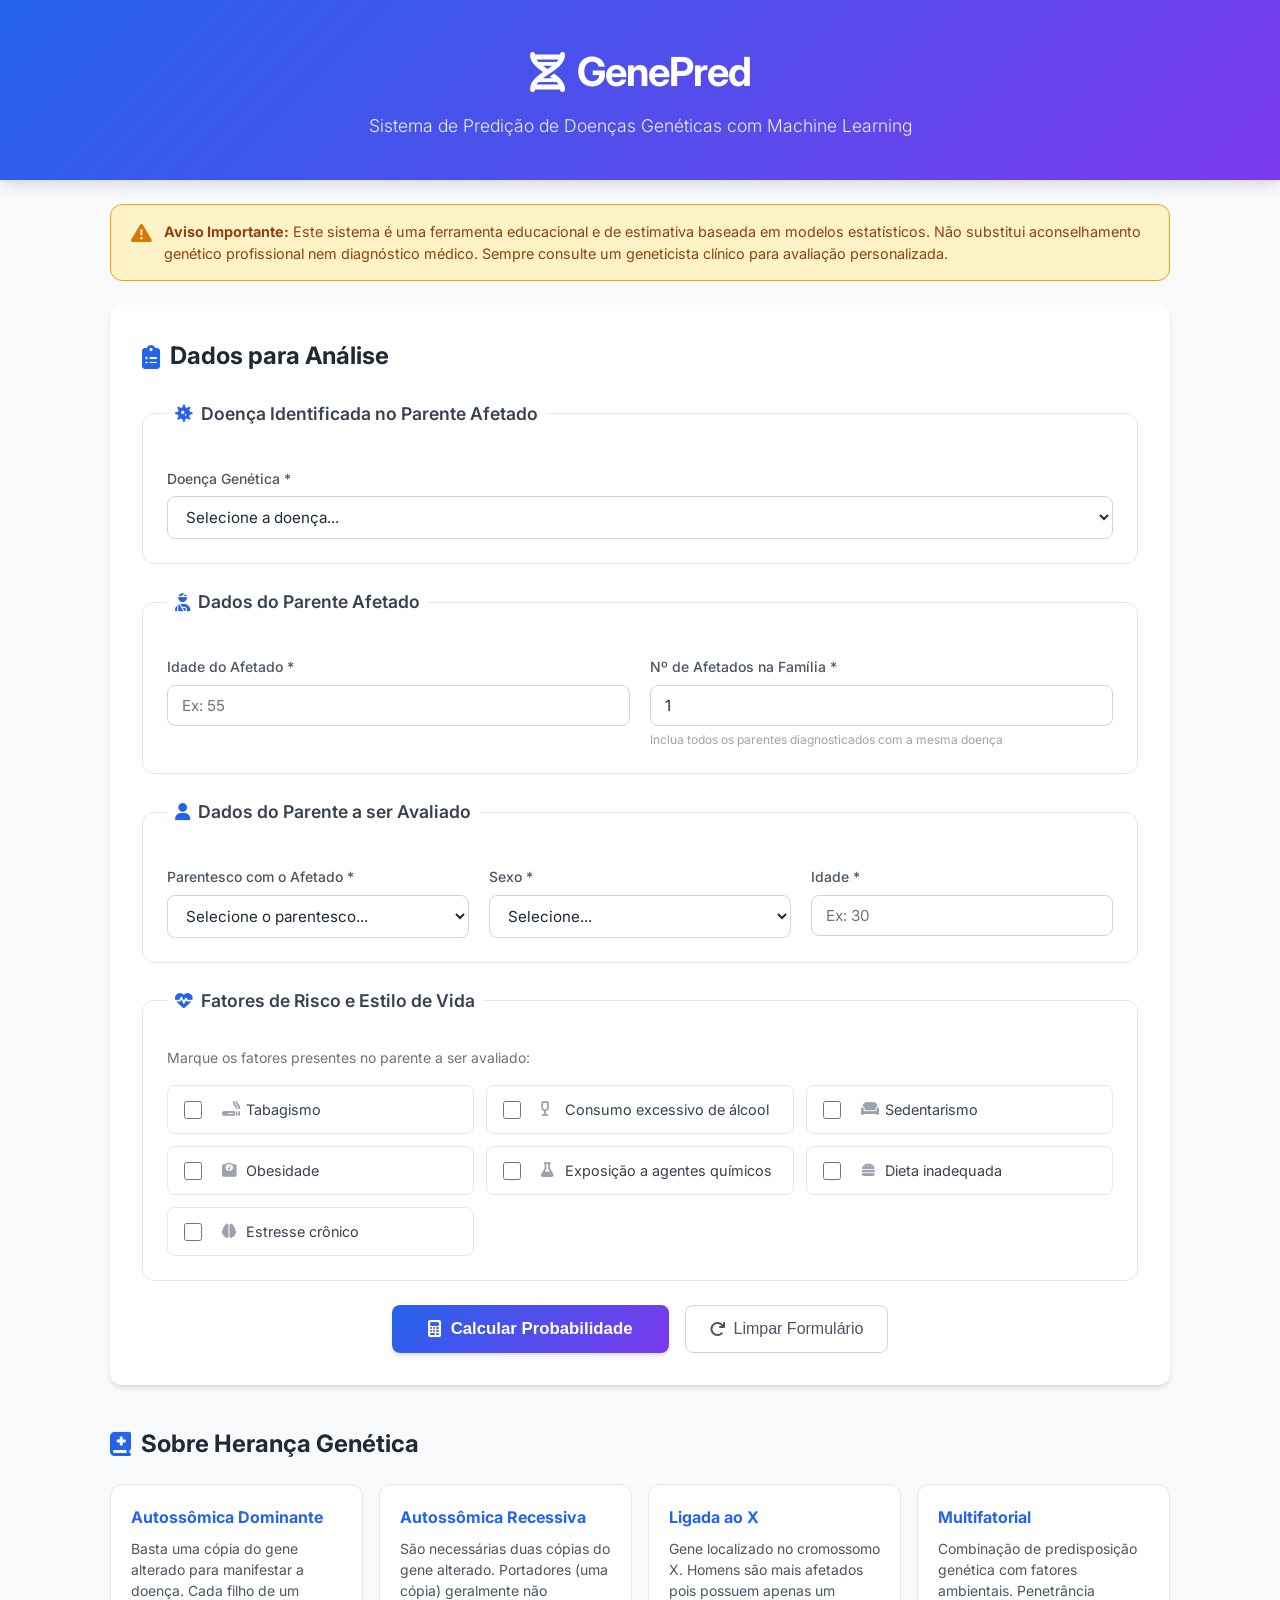
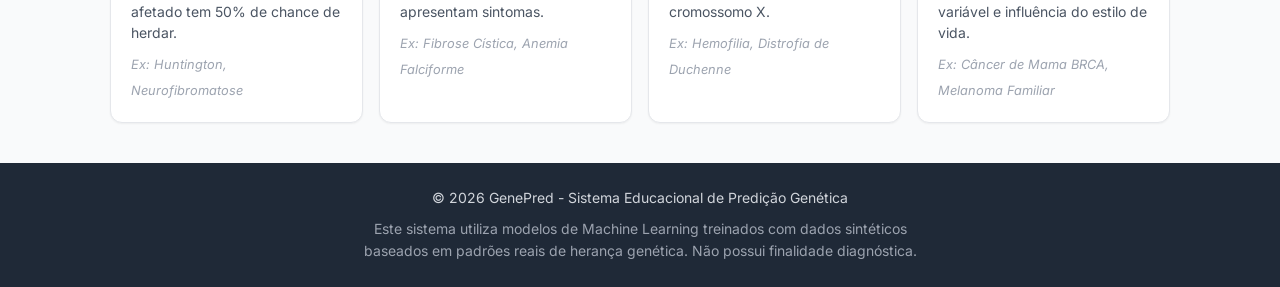
==== frontend/index.html @ 50a64e32 "GenePred - Sistema de Predicao de Doencas Geneticas com ML" ====
<!DOCTYPE html>
<html lang="pt-BR">
<head>
    <meta charset="UTF-8">
    <meta name="viewport" content="width=device-width, initial-scale=1.0">
    <title>GenePred - Sistema de Predição de Doenças Genéticas</title>
    <link rel="stylesheet" href="static/styles.css">
    <link href="https://fonts.googleapis.com/css2?family=Inter:wght@300;400;500;600;700&display=swap" rel="stylesheet">
    <link rel="stylesheet" href="https://cdnjs.cloudflare.com/ajax/libs/font-awesome/6.4.0/css/all.min.css">
</head>
<body>
    <header class="header">
        <div class="container">
            <div class="logo">
                <i class="fas fa-dna"></i>
                <h1>GenePred</h1>
            </div>
            <p class="subtitle">Sistema de Predição de Doenças Genéticas com Machine Learning</p>
        </div>
    </header>

    <main class="container">
        <!-- Aviso importante -->
        <div class="disclaimer">
            <i class="fas fa-exclamation-triangle"></i>
            <p>
                <strong>Aviso Importante:</strong> Este sistema é uma ferramenta educacional e de estimativa baseada em modelos estatísticos.
                Não substitui aconselhamento genético profissional nem diagnóstico médico.
                Sempre consulte um geneticista clínico para avaliação personalizada.
            </p>
        </div>

        <!-- Formulário principal -->
        <div class="form-section">
            <h2><i class="fas fa-clipboard-list"></i> Dados para Análise</h2>

            <form id="prediction-form">
                <!-- Seção: Doença -->
                <fieldset class="form-group">
                    <legend><i class="fas fa-virus"></i> Doença Identificada no Parente Afetado</legend>

                    <div class="form-row">
                        <div class="form-field full-width">
                            <label for="doenca_id">Doença Genética *</label>
                            <select id="doenca_id" name="doenca_id" required>
                                <option value="">Selecione a doença...</option>
                            </select>
                            <div class="disease-info" id="disease-info-box" style="display:none;">
                                <span class="badge" id="disease-category"></span>
                                <span class="badge" id="disease-inheritance"></span>
                                <span class="badge" id="disease-penetrance"></span>
                            </div>
                        </div>
                    </div>
                </fieldset>

                <!-- Seção: Parente Afetado -->
                <fieldset class="form-group">
                    <legend><i class="fas fa-user-injured"></i> Dados do Parente Afetado</legend>

                    <div class="form-row">
                        <div class="form-field">
                            <label for="idade_afetado">Idade do Afetado *</label>
                            <input type="number" id="idade_afetado" name="idade_afetado"
                                   min="0" max="120" required placeholder="Ex: 55">
                        </div>
                        <div class="form-field">
                            <label for="num_afetados_familia">Nº de Afetados na Família *</label>
                            <input type="number" id="num_afetados_familia" name="num_afetados_familia"
                                   min="1" max="20" value="1" required>
                            <small>Inclua todos os parentes diagnosticados com a mesma doença</small>
                        </div>
                    </div>
                </fieldset>

                <!-- Seção: Parente a ser Avaliado -->
                <fieldset class="form-group">
                    <legend><i class="fas fa-user"></i> Dados do Parente a ser Avaliado</legend>

                    <div class="form-row">
                        <div class="form-field">
                            <label for="parentesco">Parentesco com o Afetado *</label>
                            <select id="parentesco" name="parentesco" required>
                                <option value="">Selecione o parentesco...</option>
                            </select>
                            <div class="relationship-info" id="relationship-info-box" style="display:none;">
                                <span class="badge" id="rel-degree"></span>
                                <span class="badge" id="rel-sharing"></span>
                            </div>
                        </div>
                        <div class="form-field">
                            <label for="sexo_parente">Sexo *</label>
                            <select id="sexo_parente" name="sexo_parente" required>
                                <option value="">Selecione...</option>
                                <option value="1">Masculino</option>
                                <option value="0">Feminino</option>
                            </select>
                        </div>
                        <div class="form-field">
                            <label for="idade_parente">Idade *</label>
                            <input type="number" id="idade_parente" name="idade_parente"
                                   min="0" max="120" required placeholder="Ex: 30">
                        </div>
                    </div>
                </fieldset>

                <!-- Seção: Fatores de Risco -->
                <fieldset class="form-group">
                    <legend><i class="fas fa-heartbeat"></i> Fatores de Risco e Estilo de Vida</legend>
                    <p class="field-description">Marque os fatores presentes no parente a ser avaliado:</p>

                    <div class="checkbox-grid">
                        <label class="checkbox-item">
                            <input type="checkbox" id="tabagismo" name="tabagismo">
                            <span class="checkmark"></span>
                            <span class="checkbox-label">
                                <i class="fas fa-smoking"></i> Tabagismo
                            </span>
                        </label>
                        <label class="checkbox-item">
                            <input type="checkbox" id="alcoolismo" name="alcoolismo">
                            <span class="checkmark"></span>
                            <span class="checkbox-label">
                                <i class="fas fa-wine-glass-alt"></i> Consumo excessivo de álcool
                            </span>
                        </label>
                        <label class="checkbox-item">
                            <input type="checkbox" id="sedentarismo" name="sedentarismo">
                            <span class="checkmark"></span>
                            <span class="checkbox-label">
                                <i class="fas fa-couch"></i> Sedentarismo
                            </span>
                        </label>
                        <label class="checkbox-item">
                            <input type="checkbox" id="obesidade" name="obesidade">
                            <span class="checkmark"></span>
                            <span class="checkbox-label">
                                <i class="fas fa-weight"></i> Obesidade
                            </span>
                        </label>
                        <label class="checkbox-item">
                            <input type="checkbox" id="exposicao_quimicos" name="exposicao_quimicos">
                            <span class="checkmark"></span>
                            <span class="checkbox-label">
                                <i class="fas fa-flask"></i> Exposição a agentes químicos
                            </span>
                        </label>
                        <label class="checkbox-item">
                            <input type="checkbox" id="dieta_inadequada" name="dieta_inadequada">
                            <span class="checkmark"></span>
                            <span class="checkbox-label">
                                <i class="fas fa-hamburger"></i> Dieta inadequada
                            </span>
                        </label>
                        <label class="checkbox-item">
                            <input type="checkbox" id="estresse_cronico" name="estresse_cronico">
                            <span class="checkmark"></span>
                            <span class="checkbox-label">
                                <i class="fas fa-brain"></i> Estresse crônico
                            </span>
                        </label>
                    </div>
                </fieldset>

                <!-- Botão Submit -->
                <div class="form-actions">
                    <button type="submit" class="btn-predict" id="btn-submit">
                        <i class="fas fa-calculator"></i>
                        Calcular Probabilidade
                    </button>
                    <button type="reset" class="btn-reset" id="btn-reset">
                        <i class="fas fa-redo"></i>
                        Limpar Formulário
                    </button>
                </div>
            </form>
        </div>

        <!-- Loading -->
        <div class="loading" id="loading" style="display:none;">
            <div class="spinner"></div>
            <p>Analisando dados genéticos...</p>
        </div>

        <!-- Resultados -->
        <div class="results-section" id="results-section" style="display:none;">
            <h2><i class="fas fa-chart-pie"></i> Resultado da Análise</h2>

            <!-- Card principal de resultado -->
            <div class="result-main" id="result-main">
                <div class="probability-display">
                    <div class="probability-circle" id="probability-circle">
                        <svg viewBox="0 0 120 120">
                            <circle class="bg" cx="60" cy="60" r="54"></circle>
                            <circle class="progress" cx="60" cy="60" r="54" id="progress-circle"></circle>
                        </svg>
                        <div class="probability-value">
                            <span id="probability-number">0</span>%
                        </div>
                    </div>
                    <div class="probability-label">Probabilidade Estimada</div>
                </div>

                <div class="result-details">
                    <div class="risk-badge" id="risk-badge">
                        <span class="risk-level" id="risk-level">-</span>
                    </div>
                    <div class="result-info-grid">
                        <div class="info-item">
                            <span class="info-label">Doença</span>
                            <span class="info-value" id="result-disease">-</span>
                        </div>
                        <div class="info-item">
                            <span class="info-label">Parentesco</span>
                            <span class="info-value" id="result-relationship">-</span>
                        </div>
                        <div class="info-item">
                            <span class="info-label">Tipo de Herança</span>
                            <span class="info-value" id="result-inheritance">-</span>
                        </div>
                        <div class="info-item">
                            <span class="info-label">Confiança do Modelo</span>
                            <span class="info-value" id="result-confidence">-</span>
                        </div>
                    </div>
                </div>
            </div>

            <!-- Detalhes técnicos -->
            <div class="technical-details">
                <h3><i class="fas fa-cogs"></i> Detalhes Técnicos</h3>
                <div class="tech-grid">
                    <div class="tech-item">
                        <span class="tech-label">Predição Classificador</span>
                        <span class="tech-value" id="tech-classifier">-</span>
                    </div>
                    <div class="tech-item">
                        <span class="tech-label">Predição Regressor</span>
                        <span class="tech-value" id="tech-regressor">-</span>
                    </div>
                    <div class="tech-item">
                        <span class="tech-label">Compartilhamento Genético</span>
                        <span class="tech-value" id="tech-sharing">-</span>
                    </div>
                    <div class="tech-item">
                        <span class="tech-label">Penetrância</span>
                        <span class="tech-value" id="tech-penetrance">-</span>
                    </div>
                </div>
            </div>

            <!-- Recomendações -->
            <div class="recommendations">
                <h3><i class="fas fa-lightbulb"></i> Recomendações</h3>
                <ul id="recommendations-list">
                </ul>
            </div>
        </div>

        <!-- Informações educativas -->
        <div class="info-section">
            <h2><i class="fas fa-book-medical"></i> Sobre Herança Genética</h2>
            <div class="info-cards" id="inheritance-cards">
                <div class="info-card">
                    <h3>Autossômica Dominante</h3>
                    <p>Basta uma cópia do gene alterado para manifestar a doença. Cada filho de um afetado tem 50% de chance de herdar.</p>
                    <span class="examples">Ex: Huntington, Neurofibromatose</span>
                </div>
                <div class="info-card">
                    <h3>Autossômica Recessiva</h3>
                    <p>São necessárias duas cópias do gene alterado. Portadores (uma cópia) geralmente não apresentam sintomas.</p>
                    <span class="examples">Ex: Fibrose Cística, Anemia Falciforme</span>
                </div>
                <div class="info-card">
                    <h3>Ligada ao X</h3>
                    <p>Gene localizado no cromossomo X. Homens são mais afetados pois possuem apenas um cromossomo X.</p>
                    <span class="examples">Ex: Hemofilia, Distrofia de Duchenne</span>
                </div>
                <div class="info-card">
                    <h3>Multifatorial</h3>
                    <p>Combinação de predisposição genética com fatores ambientais. Penetrância variável e influência do estilo de vida.</p>
                    <span class="examples">Ex: Câncer de Mama BRCA, Melanoma Familiar</span>
                </div>
            </div>
        </div>
    </main>

    <footer class="footer">
        <div class="container">
            <p>&copy; 2026 GenePred - Sistema Educacional de Predição Genética</p>
            <p class="footer-disclaimer">
                Este sistema utiliza modelos de Machine Learning treinados com dados sintéticos baseados em padrões reais de herança genética.
                Não possui finalidade diagnóstica.
            </p>
        </div>
    </footer>

    <script src="static/app.js"></script>
</body>
</html>
---- frontend/static/styles.css ----
/* ============================================
   GenePred - Sistema de Predição Genética
   Estilos principais
   ============================================ */

:root {
    --primary: #2563eb;
    --primary-dark: #1d4ed8;
    --primary-light: #dbeafe;
    --secondary: #7c3aed;
    --success: #16a34a;
    --warning: #d97706;
    --danger: #dc2626;
    --gray-50: #f9fafb;
    --gray-100: #f3f4f6;
    --gray-200: #e5e7eb;
    --gray-300: #d1d5db;
    --gray-400: #9ca3af;
    --gray-500: #6b7280;
    --gray-600: #4b5563;
    --gray-700: #374151;
    --gray-800: #1f2937;
    --gray-900: #111827;
    --border-radius: 12px;
    --shadow-sm: 0 1px 2px rgba(0, 0, 0, 0.05);
    --shadow: 0 4px 6px -1px rgba(0, 0, 0, 0.1), 0 2px 4px -1px rgba(0, 0, 0, 0.06);
    --shadow-lg: 0 10px 15px -3px rgba(0, 0, 0, 0.1), 0 4px 6px -2px rgba(0, 0, 0, 0.05);
    --shadow-xl: 0 20px 25px -5px rgba(0, 0, 0, 0.1), 0 10px 10px -5px rgba(0, 0, 0, 0.04);
}

* {
    margin: 0;
    padding: 0;
    box-sizing: border-box;
}

body {
    font-family: 'Inter', -apple-system, BlinkMacSystemFont, sans-serif;
    background-color: var(--gray-50);
    color: var(--gray-800);
    line-height: 1.6;
    min-height: 100vh;
}

.container {
    max-width: 1100px;
    margin: 0 auto;
    padding: 0 20px;
}

/* ============================================
   Header
   ============================================ */

.header {
    background: linear-gradient(135deg, var(--primary) 0%, var(--secondary) 100%);
    color: white;
    padding: 40px 0;
    text-align: center;
    box-shadow: var(--shadow-lg);
}

.logo {
    display: flex;
    align-items: center;
    justify-content: center;
    gap: 12px;
    margin-bottom: 8px;
}

.logo i {
    font-size: 2.5rem;
    animation: spin 10s linear infinite;
}

@keyframes spin {
    from { transform: rotate(0deg); }
    to { transform: rotate(360deg); }
}

.logo h1 {
    font-size: 2.5rem;
    font-weight: 700;
    letter-spacing: -1px;
}

.subtitle {
    font-size: 1.1rem;
    opacity: 0.9;
    font-weight: 300;
}

/* ============================================
   Disclaimer
   ============================================ */

.disclaimer {
    background: #fef3c7;
    border: 1px solid #f59e0b;
    border-radius: var(--border-radius);
    padding: 16px 20px;
    margin: 24px 0;
    display: flex;
    align-items: flex-start;
    gap: 12px;
}

.disclaimer i {
    color: #d97706;
    font-size: 1.3rem;
    margin-top: 2px;
    flex-shrink: 0;
}

.disclaimer p {
    font-size: 0.9rem;
    color: #92400e;
    line-height: 1.5;
}

/* ============================================
   Form Section
   ============================================ */

.form-section {
    background: white;
    border-radius: var(--border-radius);
    padding: 32px;
    margin: 24px 0;
    box-shadow: var(--shadow);
}

.form-section h2 {
    font-size: 1.5rem;
    color: var(--gray-800);
    margin-bottom: 24px;
    display: flex;
    align-items: center;
    gap: 10px;
}

.form-section h2 i {
    color: var(--primary);
}

.form-group {
    border: 1px solid var(--gray-200);
    border-radius: var(--border-radius);
    padding: 24px;
    margin-bottom: 24px;
}

.form-group legend {
    font-size: 1.1rem;
    font-weight: 600;
    color: var(--gray-700);
    padding: 0 8px;
    display: flex;
    align-items: center;
    gap: 8px;
}

.form-group legend i {
    color: var(--primary);
}

.form-row {
    display: grid;
    grid-template-columns: repeat(auto-fit, minmax(200px, 1fr));
    gap: 20px;
    margin-top: 16px;
}

.form-field {
    display: flex;
    flex-direction: column;
}

.form-field.full-width {
    grid-column: 1 / -1;
}

.form-field label {
    font-size: 0.875rem;
    font-weight: 500;
    color: var(--gray-600);
    margin-bottom: 6px;
}

.form-field select,
.form-field input {
    padding: 10px 14px;
    border: 1px solid var(--gray-300);
    border-radius: 8px;
    font-size: 0.95rem;
    font-family: inherit;
    color: var(--gray-800);
    background: white;
    transition: border-color 0.2s, box-shadow 0.2s;
}

.form-field select:focus,
.form-field input:focus {
    outline: none;
    border-color: var(--primary);
    box-shadow: 0 0 0 3px var(--primary-light);
}

.form-field small {
    font-size: 0.75rem;
    color: var(--gray-400);
    margin-top: 4px;
}

.field-description {
    font-size: 0.875rem;
    color: var(--gray-500);
    margin-top: 8px;
    margin-bottom: 16px;
}

/* Disease/Relationship Info badges */
.disease-info,
.relationship-info {
    margin-top: 8px;
    display: flex;
    gap: 8px;
    flex-wrap: wrap;
}

.badge {
    display: inline-block;
    padding: 4px 10px;
    border-radius: 20px;
    font-size: 0.75rem;
    font-weight: 500;
    background: var(--primary-light);
    color: var(--primary-dark);
}

/* ============================================
   Checkbox Grid
   ============================================ */

.checkbox-grid {
    display: grid;
    grid-template-columns: repeat(auto-fill, minmax(250px, 1fr));
    gap: 12px;
}

.checkbox-item {
    display: flex;
    align-items: center;
    gap: 10px;
    padding: 12px 16px;
    border: 1px solid var(--gray-200);
    border-radius: 8px;
    cursor: pointer;
    transition: all 0.2s;
    position: relative;
}

.checkbox-item:hover {
    border-color: var(--primary);
    background: var(--primary-light);
}

.checkbox-item input[type="checkbox"] {
    width: 18px;
    height: 18px;
    accent-color: var(--primary);
    cursor: pointer;
}

.checkbox-label {
    font-size: 0.9rem;
    color: var(--gray-700);
    display: flex;
    align-items: center;
    gap: 8px;
}

.checkbox-label i {
    color: var(--gray-400);
    width: 16px;
}

.checkbox-item:has(input:checked) {
    border-color: var(--primary);
    background: var(--primary-light);
}

.checkbox-item:has(input:checked) .checkbox-label i {
    color: var(--primary);
}

/* ============================================
   Buttons
   ============================================ */

.form-actions {
    display: flex;
    gap: 16px;
    margin-top: 24px;
    justify-content: center;
}

.btn-predict {
    background: linear-gradient(135deg, var(--primary) 0%, var(--secondary) 100%);
    color: white;
    border: none;
    padding: 14px 36px;
    border-radius: 8px;
    font-size: 1.05rem;
    font-weight: 600;
    cursor: pointer;
    display: flex;
    align-items: center;
    gap: 10px;
    transition: transform 0.2s, box-shadow 0.2s;
    box-shadow: var(--shadow);
}

.btn-predict:hover {
    transform: translateY(-2px);
    box-shadow: var(--shadow-lg);
}

.btn-predict:active {
    transform: translateY(0);
}

.btn-reset {
    background: white;
    color: var(--gray-600);
    border: 1px solid var(--gray-300);
    padding: 14px 24px;
    border-radius: 8px;
    font-size: 1rem;
    cursor: pointer;
    display: flex;
    align-items: center;
    gap: 8px;
    transition: all 0.2s;
}

.btn-reset:hover {
    background: var(--gray-100);
    border-color: var(--gray-400);
}

/* ============================================
   Loading
   ============================================ */

.loading {
    text-align: center;
    padding: 60px 0;
}

.spinner {
    width: 50px;
    height: 50px;
    border: 4px solid var(--gray-200);
    border-top-color: var(--primary);
    border-radius: 50%;
    animation: rotate 0.8s linear infinite;
    margin: 0 auto 16px;
}

@keyframes rotate {
    to { transform: rotate(360deg); }
}

.loading p {
    font-size: 1rem;
    color: var(--gray-500);
}

/* ============================================
   Results Section
   ============================================ */

.results-section {
    background: white;
    border-radius: var(--border-radius);
    padding: 32px;
    margin: 24px 0;
    box-shadow: var(--shadow);
    animation: fadeInUp 0.5s ease;
}

@keyframes fadeInUp {
    from {
        opacity: 0;
        transform: translateY(20px);
    }
    to {
        opacity: 1;
        transform: translateY(0);
    }
}

.results-section h2 {
    font-size: 1.5rem;
    color: var(--gray-800);
    margin-bottom: 24px;
    display: flex;
    align-items: center;
    gap: 10px;
}

.results-section h2 i {
    color: var(--primary);
}

.result-main {
    display: grid;
    grid-template-columns: auto 1fr;
    gap: 40px;
    align-items: center;
    padding: 24px;
    background: var(--gray-50);
    border-radius: var(--border-radius);
    margin-bottom: 24px;
}

/* Probability Circle */
.probability-display {
    text-align: center;
}

.probability-circle {
    position: relative;
    width: 160px;
    height: 160px;
    margin: 0 auto;
}

.probability-circle svg {
    width: 100%;
    height: 100%;
    transform: rotate(-90deg);
}

.probability-circle .bg {
    fill: none;
    stroke: var(--gray-200);
    stroke-width: 8;
}

.probability-circle .progress {
    fill: none;
    stroke: var(--primary);
    stroke-width: 8;
    stroke-linecap: round;
    stroke-dasharray: 339.292;
    stroke-dashoffset: 339.292;
    transition: stroke-dashoffset 1.5s ease, stroke 0.5s;
}

.probability-value {
    position: absolute;
    top: 50%;
    left: 50%;
    transform: translate(-50%, -50%);
    font-size: 2.2rem;
    font-weight: 700;
    color: var(--gray-800);
}

.probability-value span {
    font-size: 2.5rem;
}

.probability-label {
    margin-top: 8px;
    font-size: 0.9rem;
    color: var(--gray-500);
    font-weight: 500;
}

/* Result Details */
.result-details {
    display: flex;
    flex-direction: column;
    gap: 16px;
}

.risk-badge {
    display: inline-flex;
    align-items: center;
    padding: 8px 20px;
    border-radius: 24px;
    font-weight: 600;
    font-size: 1.1rem;
    width: fit-content;
}

.result-info-grid {
    display: grid;
    grid-template-columns: 1fr 1fr;
    gap: 12px;
}

.info-item {
    display: flex;
    flex-direction: column;
    gap: 2px;
}

.info-label {
    font-size: 0.75rem;
    text-transform: uppercase;
    letter-spacing: 0.5px;
    color: var(--gray-400);
    font-weight: 500;
}

.info-value {
    font-size: 0.95rem;
    color: var(--gray-700);
    font-weight: 500;
}

/* ============================================
   Technical Details
   ============================================ */

.technical-details {
    margin-bottom: 24px;
    padding: 20px;
    background: var(--gray-50);
    border-radius: var(--border-radius);
    border: 1px solid var(--gray-200);
}

.technical-details h3 {
    font-size: 1rem;
    color: var(--gray-600);
    margin-bottom: 16px;
    display: flex;
    align-items: center;
    gap: 8px;
}

.tech-grid {
    display: grid;
    grid-template-columns: repeat(auto-fit, minmax(180px, 1fr));
    gap: 16px;
}

.tech-item {
    display: flex;
    flex-direction: column;
    gap: 4px;
}

.tech-label {
    font-size: 0.75rem;
    color: var(--gray-400);
    text-transform: uppercase;
    letter-spacing: 0.3px;
}

.tech-value {
    font-size: 1rem;
    font-weight: 600;
    color: var(--gray-700);
}

/* ============================================
   Recommendations
   ============================================ */

.recommendations {
    padding: 20px;
    background: #f0fdf4;
    border-radius: var(--border-radius);
    border: 1px solid #bbf7d0;
}

.recommendations h3 {
    font-size: 1rem;
    color: var(--success);
    margin-bottom: 12px;
    display: flex;
    align-items: center;
    gap: 8px;
}

.recommendations ul {
    list-style: none;
    padding: 0;
}

.recommendations li {
    padding: 8px 0;
    padding-left: 24px;
    position: relative;
    font-size: 0.9rem;
    color: var(--gray-700);
    line-height: 1.5;
}

.recommendations li::before {
    content: '✓';
    position: absolute;
    left: 0;
    color: var(--success);
    font-weight: bold;
}

.recommendations li:last-child {
    margin-top: 8px;
    padding-top: 12px;
    border-top: 1px solid #bbf7d0;
    font-style: italic;
    font-size: 0.85rem;
    color: var(--gray-500);
}

/* ============================================
   Info Section
   ============================================ */

.info-section {
    margin: 40px 0;
}

.info-section h2 {
    font-size: 1.5rem;
    color: var(--gray-800);
    margin-bottom: 20px;
    display: flex;
    align-items: center;
    gap: 10px;
}

.info-section h2 i {
    color: var(--primary);
}

.info-cards {
    display: grid;
    grid-template-columns: repeat(auto-fit, minmax(240px, 1fr));
    gap: 16px;
}

.info-card {
    background: white;
    border-radius: var(--border-radius);
    padding: 20px;
    box-shadow: var(--shadow-sm);
    border: 1px solid var(--gray-200);
    transition: transform 0.2s, box-shadow 0.2s;
}

.info-card:hover {
    transform: translateY(-4px);
    box-shadow: var(--shadow);
}

.info-card h3 {
    font-size: 1rem;
    color: var(--primary);
    margin-bottom: 8px;
}

.info-card p {
    font-size: 0.875rem;
    color: var(--gray-600);
    line-height: 1.5;
    margin-bottom: 8px;
}

.info-card .examples {
    font-size: 0.8rem;
    color: var(--gray-400);
    font-style: italic;
}

/* ============================================
   Footer
   ============================================ */

.footer {
    background: var(--gray-800);
    color: var(--gray-300);
    padding: 24px 0;
    text-align: center;
    margin-top: 40px;
}

.footer p {
    font-size: 0.875rem;
}

.footer-disclaimer {
    margin-top: 8px;
    font-size: 0.75rem;
    color: var(--gray-400);
    max-width: 600px;
    margin-left: auto;
    margin-right: auto;
}

/* ============================================
   Responsive Design
   ============================================ */

@media (max-width: 768px) {
    .header {
        padding: 24px 0;
    }

    .logo h1 {
        font-size: 1.8rem;
    }

    .logo i {
        font-size: 1.8rem;
    }

    .form-section {
        padding: 20px;
    }

    .form-group {
        padding: 16px;
    }

    .form-row {
        grid-template-columns: 1fr;
    }

    .checkbox-grid {
        grid-template-columns: 1fr;
    }

    .result-main {
        grid-template-columns: 1fr;
        text-align: center;
    }

    .result-info-grid {
        grid-template-columns: 1fr;
    }

    .form-actions {
        flex-direction: column;
    }

    .btn-predict,
    .btn-reset {
        width: 100%;
        justify-content: center;
    }

    .risk-badge {
        margin: 0 auto;
    }
}

@media (max-width: 480px) {
    .container {
        padding: 0 12px;
    }

    .form-section {
        padding: 16px;
    }

    .probability-circle {
        width: 130px;
        height: 130px;
    }

    .info-cards {
        grid-template-columns: 1fr;
    }
}
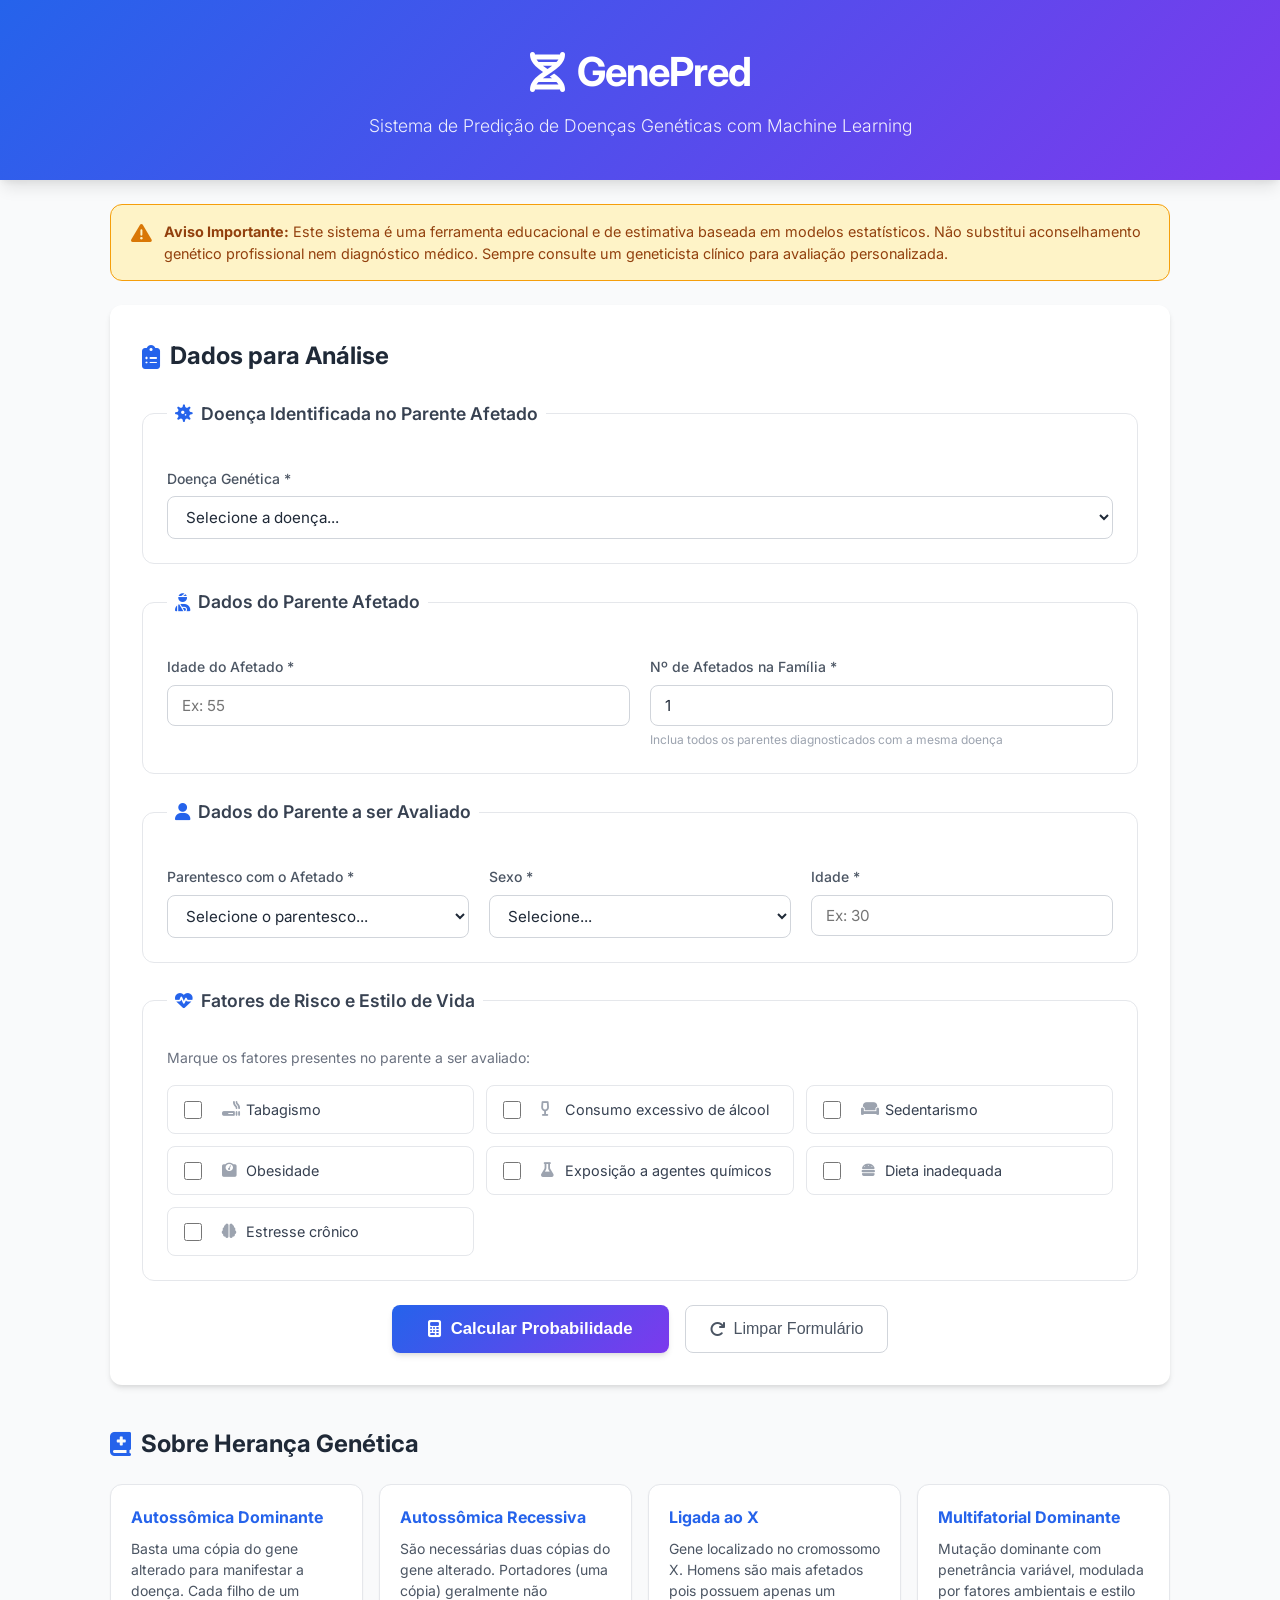
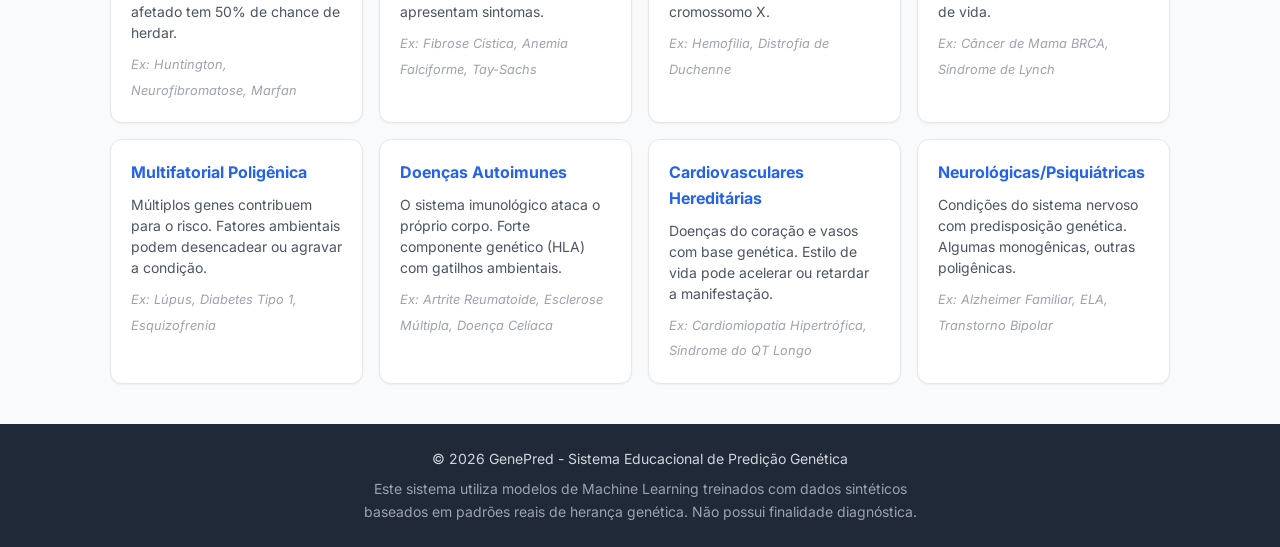
==== commit 3b645dc9: "feat: expandir catalogo para 76 doencas - autoimunes, cardiovasculares, neurologicas, metabolicas, p" ====
--- a/frontend/index.html
+++ b/frontend/index.html
@@ -264,12 +264,12 @@
                 <div class="info-card">
                     <h3>Autossômica Dominante</h3>
                     <p>Basta uma cópia do gene alterado para manifestar a doença. Cada filho de um afetado tem 50% de chance de herdar.</p>
-                    <span class="examples">Ex: Huntington, Neurofibromatose</span>
+                    <span class="examples">Ex: Huntington, Neurofibromatose, Marfan</span>
                 </div>
                 <div class="info-card">
                     <h3>Autossômica Recessiva</h3>
                     <p>São necessárias duas cópias do gene alterado. Portadores (uma cópia) geralmente não apresentam sintomas.</p>
-                    <span class="examples">Ex: Fibrose Cística, Anemia Falciforme</span>
+                    <span class="examples">Ex: Fibrose Cística, Anemia Falciforme, Tay-Sachs</span>
                 </div>
                 <div class="info-card">
                     <h3>Ligada ao X</h3>
@@ -277,9 +277,29 @@
                     <span class="examples">Ex: Hemofilia, Distrofia de Duchenne</span>
                 </div>
                 <div class="info-card">
-                    <h3>Multifatorial</h3>
-                    <p>Combinação de predisposição genética com fatores ambientais. Penetrância variável e influência do estilo de vida.</p>
-                    <span class="examples">Ex: Câncer de Mama BRCA, Melanoma Familiar</span>
+                    <h3>Multifatorial Dominante</h3>
+                    <p>Mutação dominante com penetrância variável, modulada por fatores ambientais e estilo de vida.</p>
+                    <span class="examples">Ex: Câncer de Mama BRCA, Síndrome de Lynch</span>
+                </div>
+                <div class="info-card">
+                    <h3>Multifatorial Poligênica</h3>
+                    <p>Múltiplos genes contribuem para o risco. Fatores ambientais podem desencadear ou agravar a condição.</p>
+                    <span class="examples">Ex: Lúpus, Diabetes Tipo 1, Esquizofrenia</span>
+                </div>
+                <div class="info-card">
+                    <h3>Doenças Autoimunes</h3>
+                    <p>O sistema imunológico ataca o próprio corpo. Forte componente genético (HLA) com gatilhos ambientais.</p>
+                    <span class="examples">Ex: Artrite Reumatoide, Esclerose Múltipla, Doença Celíaca</span>
+                </div>
+                <div class="info-card">
+                    <h3>Cardiovasculares Hereditárias</h3>
+                    <p>Doenças do coração e vasos com base genética. Estilo de vida pode acelerar ou retardar a manifestação.</p>
+                    <span class="examples">Ex: Cardiomiopatia Hipertrófica, Síndrome do QT Longo</span>
+                </div>
+                <div class="info-card">
+                    <h3>Neurológicas/Psiquiátricas</h3>
+                    <p>Condições do sistema nervoso com predisposição genética. Algumas monogênicas, outras poligênicas.</p>
+                    <span class="examples">Ex: Alzheimer Familiar, ELA, Transtorno Bipolar</span>
                 </div>
             </div>
         </div>
